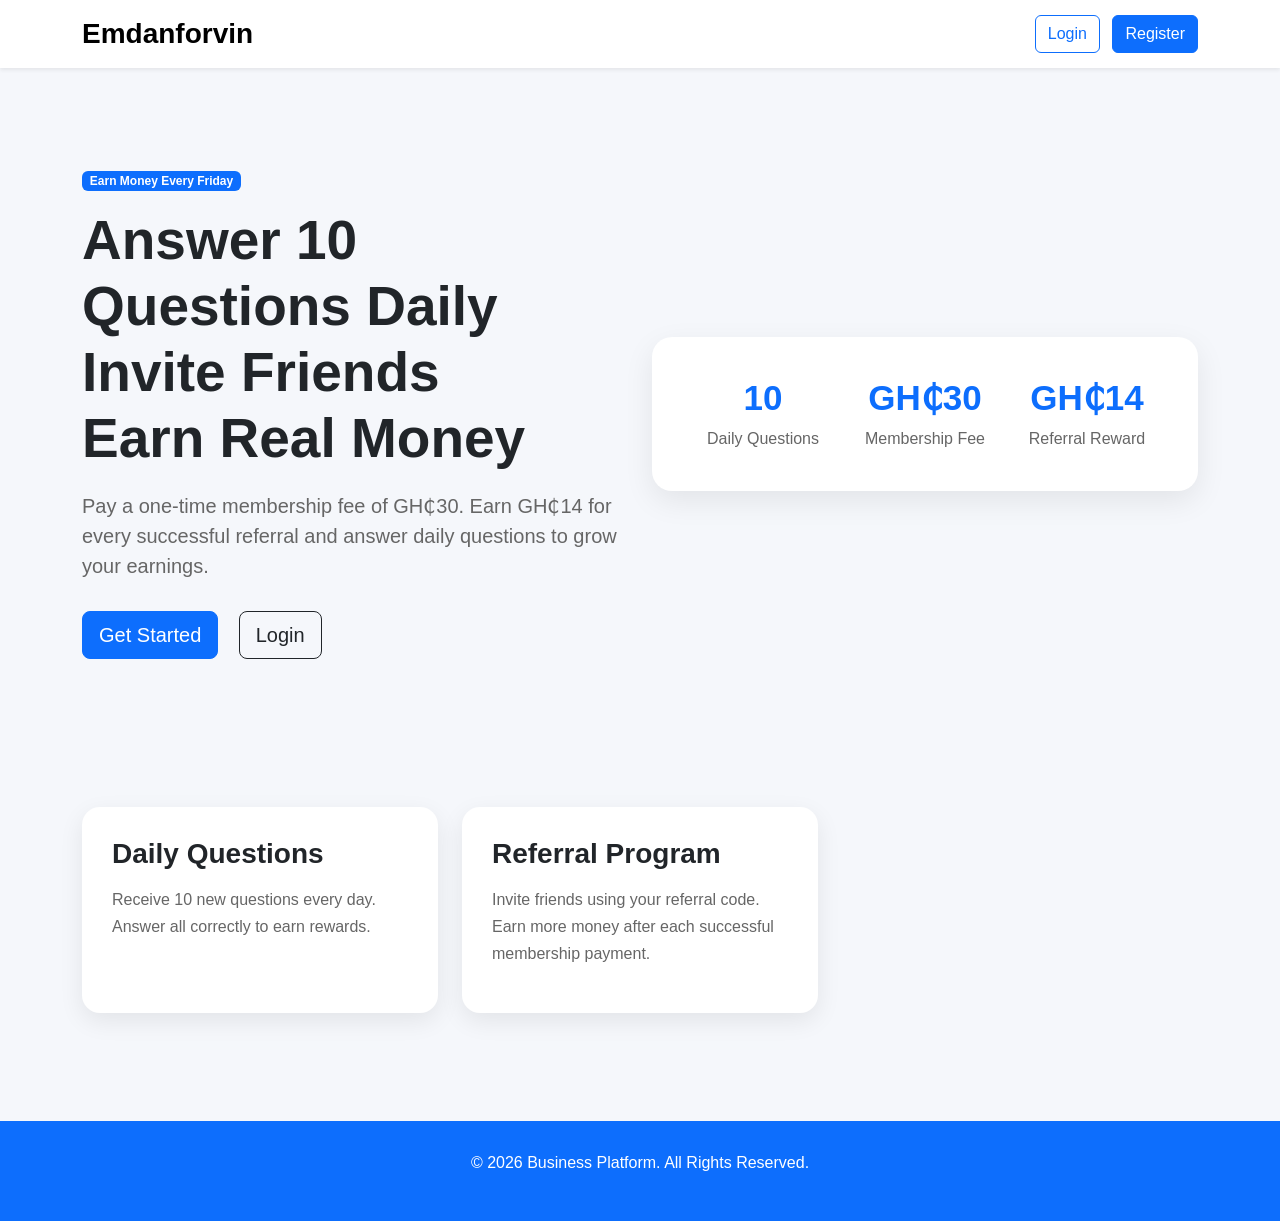
==== html/index.html @ 1dbbf93e "Initial commit" ====
<!DOCTYPE html>
<html lang="en">

<head>

<meta charset="UTF-8">

<meta name="viewport" content="width=device-width, initial-scale=1.0">

<title>Emdanforvin Platform</title>

<link href="https://cdn.jsdelivr.net/npm/bootstrap@5.3.3/dist/css/bootstrap.min.css" rel="stylesheet">

<link rel="stylesheet" href="../css/style.css">

</head>

<body>

<nav class="navbar navbar-expand-lg bg-white shadow-sm">

<div class="container">

<a class="navbar-brand fw-bold fs-3" href="#">
Emdanforvin
</a>

<div>

<a href="login.html" class="btn btn-outline-primary me-2">

Login

</a>

<a href="register.html" class="btn btn-primary">

Register

</a>

</div>

</div>

</nav>

<section class="hero">

<div class="container">

<div class="row align-items-center">

<div class="col-lg-6">

<span class="badge bg-primary mb-3">

Earn Money Every Friday

</span>

<h1>

Answer 10 Questions Daily <br>

Invite Friends <br>

Earn Real Money

</h1>

<p>

Pay a one-time membership fee of GH₵30.

Earn GH₵14 for every successful referral and answer daily questions to grow your earnings.

</p>

<div class="mt-4">

<a href="register.html" class="btn btn-primary btn-lg me-3">

Get Started

</a>

<a href="login.html" class="btn btn-outline-dark btn-lg">

Login

</a>

</div>

</div>

<div class="col-lg-6">

<div class="hero-card">

<div>

<h2>10</h2>

<span>Daily Questions</span>

</div>

<div>

<h2>GH₵30</h2>

<span>Membership Fee</span>

</div>

<div>

<h2>GH₵14</h2>

<span>Referral Reward</span>

</div>

</div>

</div>

</div>

</div>

</section>

<section class="container py-5">

<div class="row g-4">

<div class="col-md-4">

<div class="feature-card">

<h3>Daily Questions</h3>

<p>

Receive 10 new questions every day.

Answer all correctly to earn rewards.

</p>

</div>

</div>

<div class="col-md-4">

<div class="feature-card">

<h3>Referral Program</h3>

<p>

Invite friends using your referral code.

Earn more money  after each successful membership payment.

</p>

</div>

</div>



</div>

</section>

<footer>

<div class="container">

<p>

© 2026 Business Platform. All Rights Reserved.

</p>

</div>

</footer>

<script src="../js/app.js"></script>

</body>

</html>
---- css/style.css ----
*{
margin:0;
padding:0;
box-sizing:border-box;
font-family:Arial,sans-serif;
}

body{
background:#f5f7fb;
}

.hero{
padding:100px 0;
}

.hero h1{
font-size:55px;
font-weight:700;
margin-bottom:20px;
}

.hero p{
font-size:20px;
margin-bottom:30px;
color:#666;
}

.hero-card{

background:#fff;

padding:40px;

border-radius:20px;

box-shadow:0 10px 30px rgba(0,0,0,.08);

display:grid;

grid-template-columns:repeat(3,1fr);

gap:20px;

text-align:center;

}

.hero-card h2{

font-size:35px;

font-weight:bold;

color:#0d6efd;

}

.hero-card span{

color:#666;

}

@media(max-width:768px){

.hero{

text-align:center;

}

.hero h1{

font-size:40px;

}

.hero-card{

grid-template-columns:1fr;

margin-top:40px;

}

}
.feature-card{

background:#fff;

padding:30px;

border-radius:18px;

box-shadow:0 8px 25px rgba(0,0,0,.08);

height:100%;

transition:.3s;

}

.feature-card:hover{

transform:translateY(-8px);

}

.feature-card h3{

margin-bottom:15px;

font-weight:bold;

}

.feature-card p{

color:#666;

line-height:1.7;

}

footer{

background:#0d6efd;

color:#fff;

padding:30px;

text-align:center;

margin-top:60px;

}
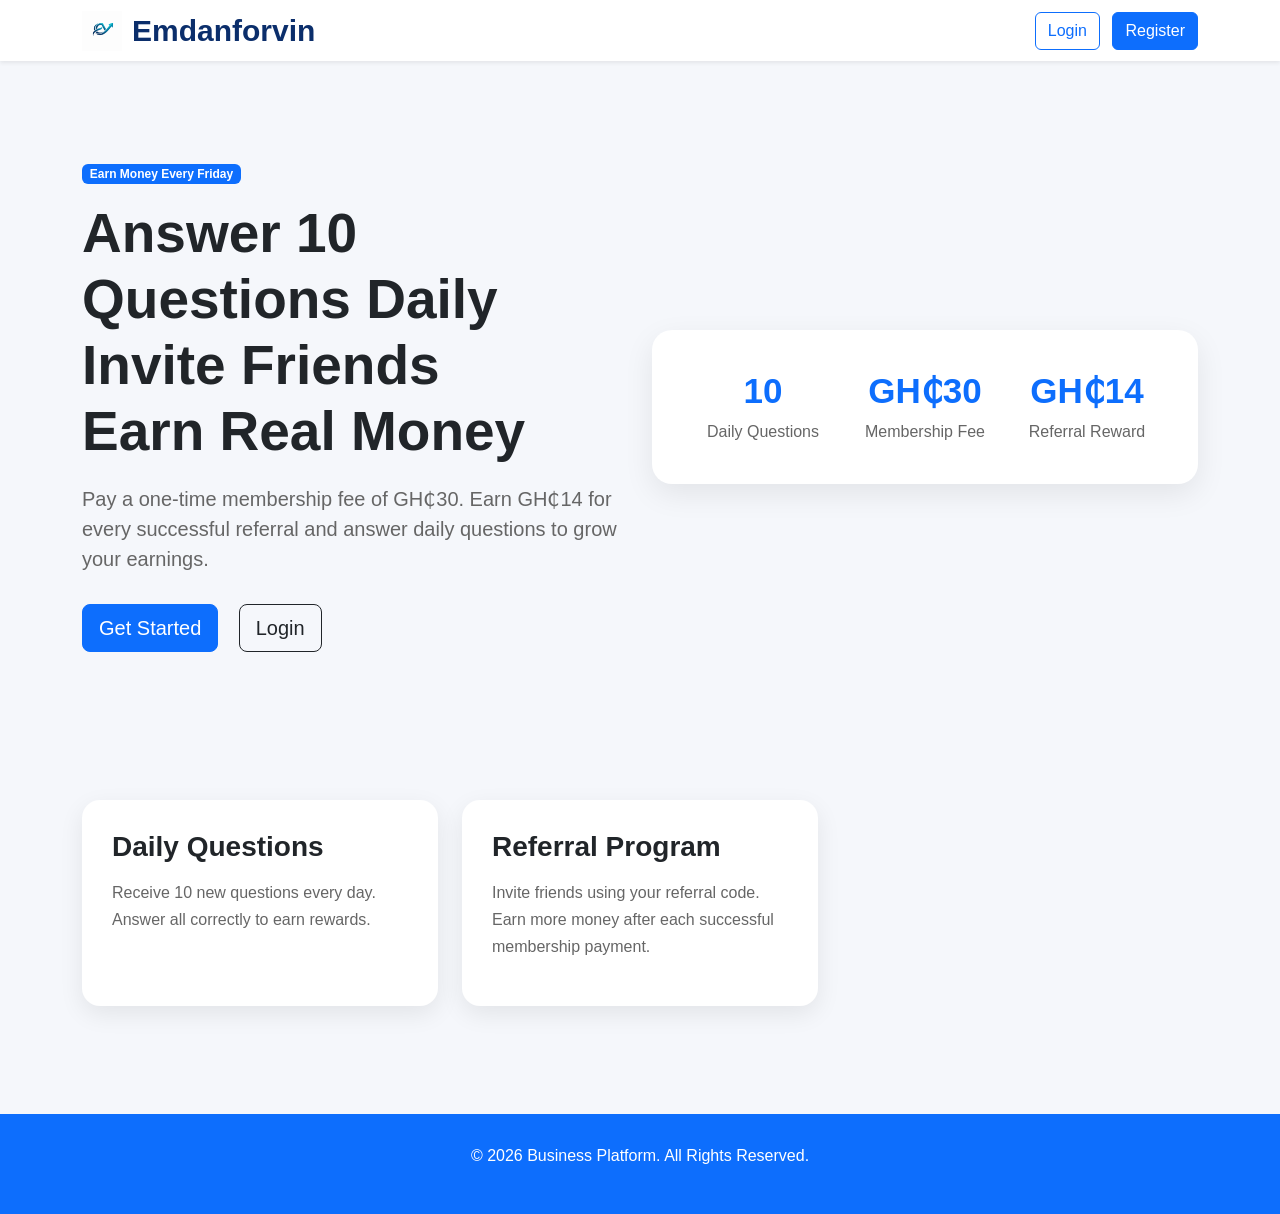
==== commit eeca365d: "Completed forgot password verification system" ====
--- a/html/index.html
+++ b/html/index.html
@@ -11,7 +11,7 @@
 
 <link href="https://cdn.jsdelivr.net/npm/bootstrap@5.3.3/dist/css/bootstrap.min.css" rel="stylesheet">
 
-<link rel="stylesheet" href="../css/style.css">
+<link rel="stylesheet" href="css/style.css">
 
 </head>
 
@@ -21,10 +21,10 @@
 
 <div class="container">
 
-<a class="navbar-brand fw-bold fs-3" href="#">
-Emdanforvin
-</a>
-
+<div class="logo">
+    <img src="images/logo.png" alt="Emdanforvin Logo">
+    <span>Emdanforvin</span>
+</div>
 <div>
 
 <a href="login.html" class="btn btn-outline-primary me-2">
@@ -193,7 +193,7 @@
 
 </footer>
 
-<script src="../js/app.js"></script>
+<script src="js/app.js"></script>
 
 </body>
 
--- a/html/css/style.css
+++ b/html/css/style.css
@@ -0,0 +1,154 @@
+*{
+margin:0;
+padding:0;
+box-sizing:border-box;
+font-family:Arial,sans-serif;
+}
+
+body{
+background:#f5f7fb;
+}
+
+.hero{
+padding:100px 0;
+}
+
+.hero h1{
+font-size:55px;
+font-weight:700;
+margin-bottom:20px;
+}
+
+.hero p{
+font-size:20px;
+margin-bottom:30px;
+color:#666;
+}
+
+.hero-card{
+
+background:#fff;
+
+padding:40px;
+
+border-radius:20px;
+
+box-shadow:0 10px 30px rgba(0,0,0,.08);
+
+display:grid;
+
+grid-template-columns:repeat(3,1fr);
+
+gap:20px;
+
+text-align:center;
+
+}
+
+.hero-card h2{
+
+font-size:35px;
+
+font-weight:bold;
+
+color:#0d6efd;
+
+}
+
+.hero-card span{
+
+color:#666;
+
+}
+
+@media(max-width:768px){
+
+.hero{
+
+text-align:center;
+
+}
+
+.hero h1{
+
+font-size:40px;
+
+}
+
+.hero-card{
+
+grid-template-columns:1fr;
+
+margin-top:40px;
+
+}
+
+}
+.feature-card{
+
+background:#fff;
+
+padding:30px;
+
+border-radius:18px;
+
+box-shadow:0 8px 25px rgba(0,0,0,.08);
+
+height:100%;
+
+transition:.3s;
+
+}
+
+.feature-card:hover{
+
+transform:translateY(-8px);
+
+}
+
+.feature-card h3{
+
+margin-bottom:15px;
+
+font-weight:bold;
+
+}
+
+.feature-card p{
+
+color:#666;
+
+line-height:1.7;
+
+}
+
+footer{
+
+background:#0d6efd;
+
+color:#fff;
+
+padding:30px;
+
+text-align:center;
+
+margin-top:60px;
+
+}
+.logo{
+    display:flex;
+    align-items:center;
+    gap:10px;
+}
+
+.logo img{
+    width:40px;
+    height:40px;
+    object-fit:contain;
+}
+
+.logo span{
+    font-size:30px;
+    font-weight:700;
+    color:#0B2E6B;
+}
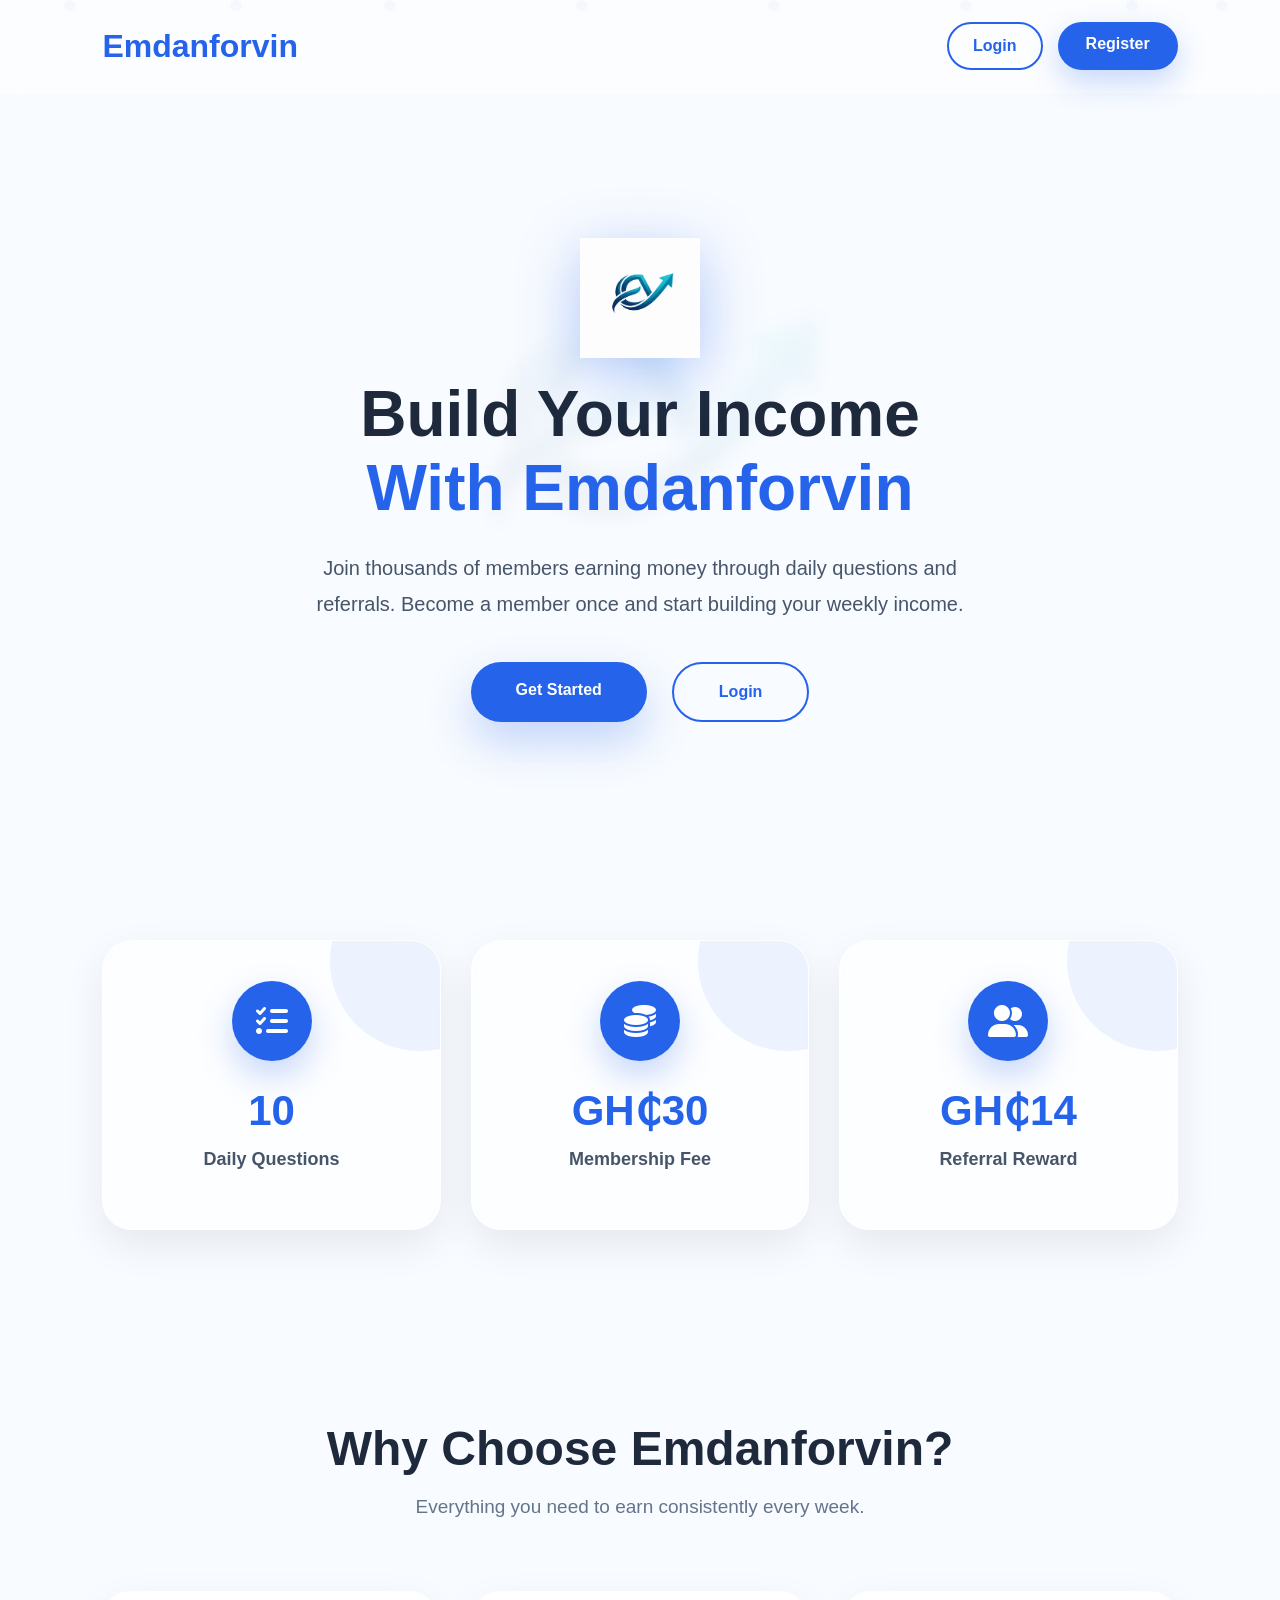
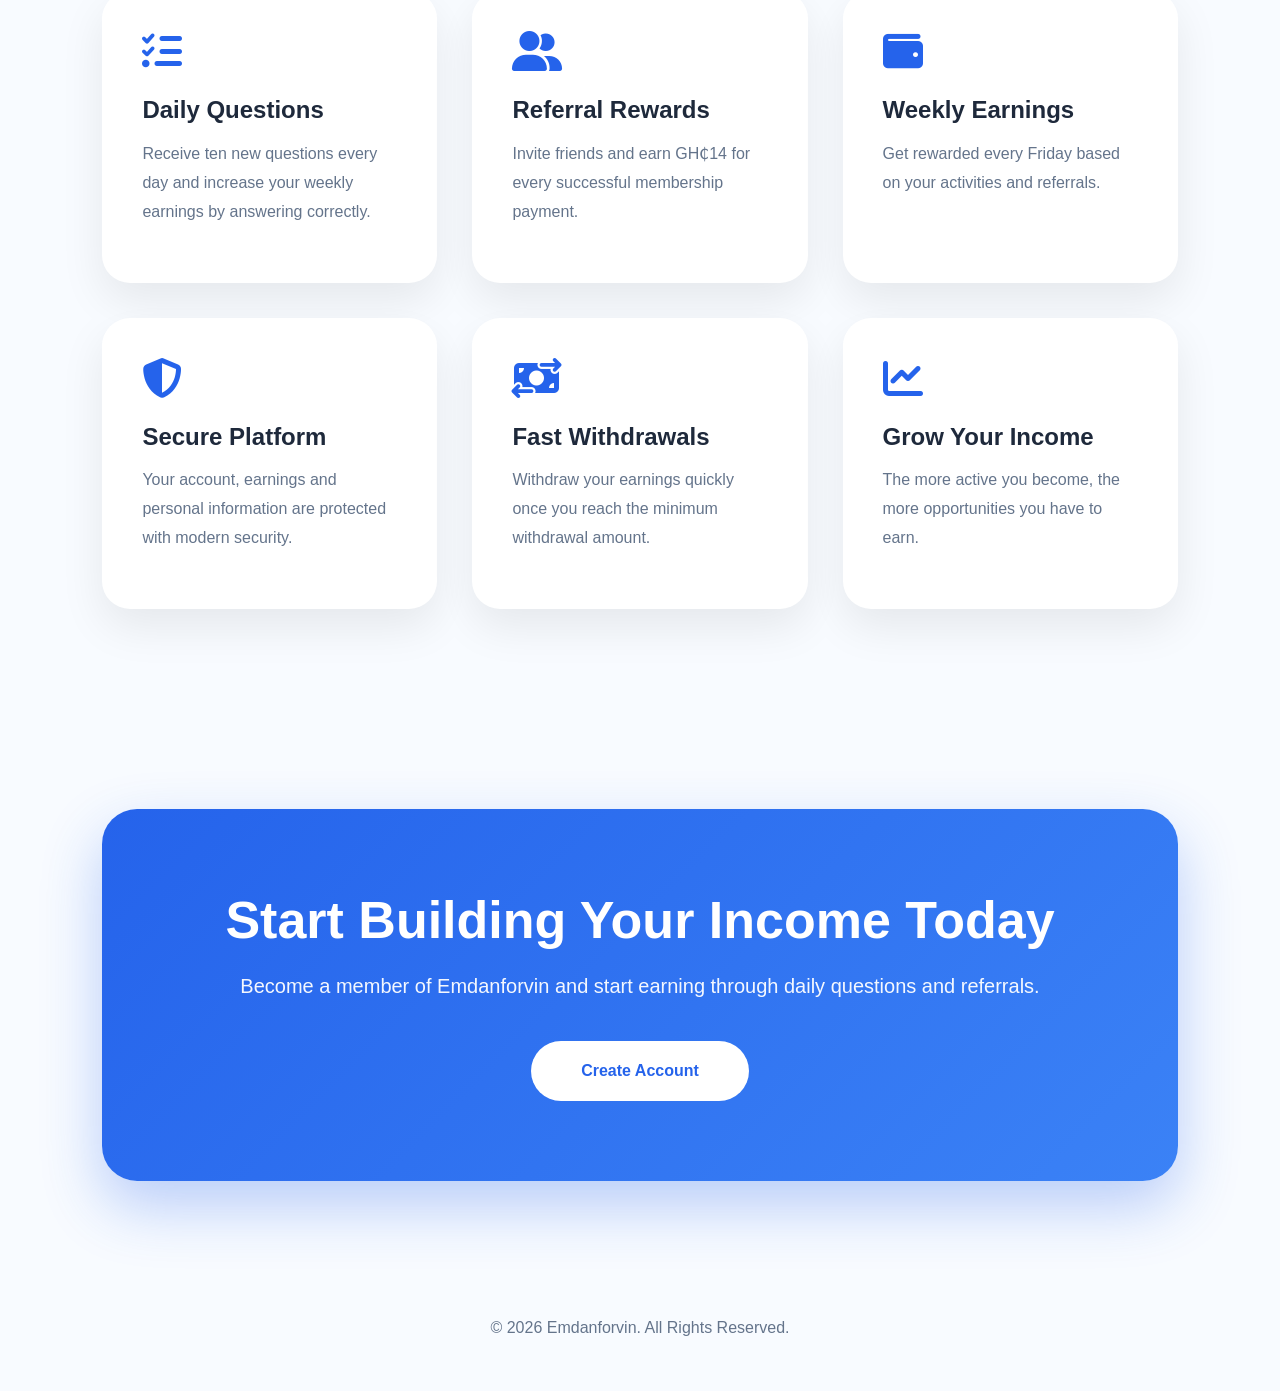
==== commit bf17e0f2: "Redesign authentication pages and add referral link sharing" ====
--- a/html/index.html
+++ b/html/index.html
@@ -5,35 +5,84 @@
 
 <meta charset="UTF-8">
 
-<meta name="viewport" content="width=device-width, initial-scale=1.0">
-
-<title>Emdanforvin Platform</title>
-
-<link href="https://cdn.jsdelivr.net/npm/bootstrap@5.3.3/dist/css/bootstrap.min.css" rel="stylesheet">
-
-<link rel="stylesheet" href="css/style.css">
+<meta
+name="viewport"
+content="width=device-width, initial-scale=1.0">
+
+<title>Emdanforvin | Earn Every Friday</title>
+
+<link
+rel="icon"
+type="image/png"
+href="images/logo.png">
+
+<link
+href="https://cdn.jsdelivr.net/npm/bootstrap@5.3.3/dist/css/bootstrap.min.css"
+rel="stylesheet">
+
+<link
+rel="stylesheet"
+href="https://cdnjs.cloudflare.com/ajax/libs/font-awesome/6.7.2/css/all.min.css">
+
+<link
+rel="stylesheet"
+href="css/home.css">
 
 </head>
 
 <body>
 
-<nav class="navbar navbar-expand-lg bg-white shadow-sm">
-
-<div class="container">
-
-<div class="logo">
-    <img src="images/logo.png" alt="Emdanforvin Logo">
-    <span>Emdanforvin</span>
-</div>
-<div>
-
-<a href="login.html" class="btn btn-outline-primary me-2">
+<!-- Floating Particles -->
+
+<div class="particles">
+
+<span></span>
+<span></span>
+<span></span>
+<span></span>
+<span></span>
+<span></span>
+<span></span>
+<span></span>
+
+</div>
+
+<!-- Blurred Logo -->
+
+<div class="background-logo"></div>
+
+<!-- ==========================
+NAVBAR
+========================== -->
+
+<header>
+
+<nav class="navbar">
+
+<div class="nav-logo">
+<div class="brand">
+
+
+    <h2>Emdanforvin</h2>
+
+</div>
+
+</div>
+
+
+<div class="nav-buttons">
+
+<a
+href="login.html"
+class="btn-login">
 
 Login
 
 </a>
 
-<a href="register.html" class="btn btn-primary">
+<a
+href="register.html"
+class="btn-register">
 
 Register
 
@@ -41,51 +90,55 @@
 
 </div>
 
-</div>
-
 </nav>
 
+</header>
+
+<!-- ==========================
+HERO
+========================== -->
+
 <section class="hero">
 
-<div class="container">
-
-<div class="row align-items-center">
-
-<div class="col-lg-6">
-
-<span class="badge bg-primary mb-3">
-
-Earn Money Every Friday
+<div class="hero-content">
+
+<img
+src="images/logo.png"
+class="hero-logo">
+
+<h1>
+
+Build Your Income
+
+<span>
+
+With Emdanforvin
 
 </span>
 
-<h1>
-
-Answer 10 Questions Daily <br>
-
-Invite Friends <br>
-
-Earn Real Money
-
 </h1>
 
 <p>
 
-Pay a one-time membership fee of GH₵30.
-
-Earn GH₵14 for every successful referral and answer daily questions to grow your earnings.
-
-</p>
-
-<div class="mt-4">
-
-<a href="register.html" class="btn btn-primary btn-lg me-3">
+Join thousands of members earning money through daily questions and referrals.
+
+Become a member once and start building your weekly income.
+
+</p>
+
+<div class="hero-buttons">
+
+<a
+href="register.html"
+class="hero-primary">
 
 Get Started
 
 </a>
 
-<a href="login.html" class="btn btn-outline-dark btn-lg">
+<a
+href="login.html"
+class="hero-secondary">
 
 Login
 
@@ -95,101 +148,226 @@
 
 </div>
 
-<div class="col-lg-6">
-
-<div class="hero-card">
-
-<div>
+</section>
+
+<!-- Statistics Section Starts Here -->
+
+<section class="stats">
+
+<div class="stat-card">
+
+<div class="stat-icon">
+<i class="fa-solid fa-list-check"></i>
+</div>
 
 <h2>10</h2>
 
-<span>Daily Questions</span>
-
-</div>
-
-<div>
+<p>Daily Questions</p>
+
+</div>
+
+<div class="stat-card">
+
+<div class="stat-icon">
+<i class="fa-solid fa-coins"></i>
+</div>
 
 <h2>GH₵30</h2>
 
-<span>Membership Fee</span>
-
-</div>
-
-<div>
+<p>Membership Fee</p>
+
+</div>
+
+<div class="stat-card">
+
+<div class="stat-icon">
+<i class="fa-solid fa-user-group"></i>
+</div>
 
 <h2>GH₵14</h2>
 
-<span>Referral Reward</span>
-
-</div>
-
-</div>
-
-</div>
-
-</div>
+<p>Referral Reward</p>
 
 </div>
 
 </section>
-
-<section class="container py-5">
-
-<div class="row g-4">
-
-<div class="col-md-4">
-
-<div class="feature-card">
-
-<h3>Daily Questions</h3>
-
-<p>
-
-Receive 10 new questions every day.
-
-Answer all correctly to earn rewards.
-
-</p>
-
-</div>
-
-</div>
-
-<div class="col-md-4">
-
-<div class="feature-card">
-
-<h3>Referral Program</h3>
-
-<p>
-
-Invite friends using your referral code.
-
-Earn more money  after each successful membership payment.
-
-</p>
-
-</div>
-
-</div>
-
-
+<!-- ==========================================
+FEATURES
+========================================== -->
+
+<section class="features" id="features">
+
+<div class="section-title">
+
+<h2>
+
+Why Choose Emdanforvin?
+
+</h2>
+
+<p>
+
+Everything you need to earn consistently every week.
+
+</p>
+
+</div>
+
+<div class="features-grid">
+
+<div class="feature-card">
+
+<i class="fa-solid fa-list-check"></i>
+
+<h3>
+
+Daily Questions
+
+</h3>
+
+<p>
+
+Receive ten new questions every day and increase your weekly earnings by answering correctly.
+
+</p>
+
+</div>
+
+<div class="feature-card">
+
+<i class="fa-solid fa-user-group"></i>
+
+<h3>
+
+Referral Rewards
+
+</h3>
+
+<p>
+
+Invite friends and earn GH₵14 for every successful membership payment.
+
+</p>
+
+</div>
+
+<div class="feature-card">
+
+<i class="fa-solid fa-wallet"></i>
+
+<h3>
+
+Weekly Earnings
+
+</h3>
+
+<p>
+
+Get rewarded every Friday based on your activities and referrals.
+
+</p>
+
+</div>
+
+<div class="feature-card">
+
+<i class="fa-solid fa-shield-halved"></i>
+
+<h3>
+
+Secure Platform
+
+</h3>
+
+<p>
+
+Your account, earnings and personal information are protected with modern security.
+
+</p>
+
+</div>
+
+<div class="feature-card">
+
+<i class="fa-solid fa-money-bill-transfer"></i>
+
+<h3>
+
+Fast Withdrawals
+
+</h3>
+
+<p>
+
+Withdraw your earnings quickly once you reach the minimum withdrawal amount.
+
+</p>
+
+</div>
+
+<div class="feature-card">
+
+<i class="fa-solid fa-chart-line"></i>
+
+<h3>
+
+Grow Your Income
+
+</h3>
+
+<p>
+
+The more active you become, the more opportunities you have to earn.
+
+</p>
+
+</div>
 
 </div>
 
 </section>
 
-<footer>
-
-<div class="container">
-
-<p>
-
-© 2026 Business Platform. All Rights Reserved.
-
-</p>
-
-</div>
+<!-- ==========================================
+CALL TO ACTION
+========================================== -->
+
+<section class="cta">
+
+<div class="cta-box">
+
+<h2>
+
+Start Building Your Income Today
+
+</h2>
+
+<p>
+
+Become a member of Emdanforvin and start earning through daily questions and referrals.
+
+</p>
+
+<a href="register.html">
+
+Create Account
+
+</a>
+
+</div>
+
+</section>
+
+<!-- ==========================================
+FOOTER
+========================================== -->
+
+<footer id="contact">
+
+<p>
+
+© 2026 Emdanforvin. All Rights Reserved.
+
+</p>
 
 </footer>
 
--- a/html/css/home.css
+++ b/html/css/home.css
@@ -0,0 +1,1187 @@
+/* ==========================================
+   EMDANFORVIN HOME PAGE
+========================================== */
+
+*{
+margin:0;
+padding:0;
+box-sizing:border-box;
+font-family:"Poppins",sans-serif;
+}
+
+html{
+
+scroll-behavior:smooth;
+
+}
+
+body{
+
+background:#f8fbff;
+overflow-x:hidden;
+color:#1e293b;
+position:relative;
+min-height:100vh;
+
+}
+
+/* ==========================================
+BACKGROUND LOGO
+========================================== */
+
+.background-logo{
+
+position:fixed;
+
+top:50%;
+left:50%;
+
+width:650px;
+height:650px;
+
+transform:translate(-50%,-50%);
+
+background:url("../images/logo.png")
+center center no-repeat;
+
+background-size:contain;
+
+opacity:.05;
+
+filter:blur(10px);
+
+z-index:-2;
+
+animation:breathe 8s ease-in-out infinite;
+
+}
+
+/* ==========================================
+FLOATING PARTICLES
+========================================== */
+
+.particles{
+
+position:fixed;
+
+width:100%;
+height:100%;
+
+overflow:hidden;
+
+z-index:-1;
+
+pointer-events:none;
+
+}
+
+.particles span{
+
+position:absolute;
+
+display:block;
+
+width:12px;
+height:12px;
+
+border-radius:50%;
+
+background:rgba(37,99,235,.18);
+
+animation:float 18s linear infinite;
+
+}
+
+.particles span:nth-child(1){
+
+left:5%;
+animation-duration:15s;
+animation-delay:0s;
+
+}
+
+.particles span:nth-child(2){
+
+left:18%;
+animation-duration:20s;
+animation-delay:2s;
+
+}
+
+.particles span:nth-child(3){
+
+left:30%;
+animation-duration:17s;
+animation-delay:5s;
+
+}
+
+.particles span:nth-child(4){
+
+left:45%;
+animation-duration:24s;
+
+}
+
+.particles span:nth-child(5){
+
+left:60%;
+animation-duration:18s;
+
+}
+
+.particles span:nth-child(6){
+
+left:75%;
+animation-duration:22s;
+
+}
+
+.particles span:nth-child(7){
+
+left:88%;
+animation-duration:16s;
+
+}
+
+.particles span:nth-child(8){
+
+left:95%;
+animation-duration:21s;
+
+}
+
+/* ==========================================
+NAVBAR
+========================================== */
+
+header{
+
+position:fixed;
+
+top:0;
+left:0;
+
+width:100%;
+
+padding:14px 8%;
+
+z-index:1000;
+
+backdrop-filter:blur(20px);
+
+background:rgba(255,255,255,.55);
+
+border-bottom:1px solid rgba(255,255,255,.4);
+
+}
+header .container{
+
+display:flex;
+
+justify-content:space-between;
+
+align-items:center;
+
+}
+
+.navbar{
+
+display:flex;
+
+align-items:center;
+
+justify-content:space-between;
+
+}
+
+.nav-logo{
+
+display:flex;
+
+align-items:center;
+
+gap:12px;
+
+}
+
+.nav-logo img{
+
+width:55px;
+
+animation:breathe 6s infinite;
+
+}
+
+.nav-logo h2{
+
+font-size:24px;
+
+font-weight:700;
+
+color:#2563eb;
+
+}
+
+.nav-links{
+
+display:flex;
+
+gap:35px;
+
+list-style:none;
+
+}
+
+.nav-links a{
+
+text-decoration:none;
+
+font-weight:600;
+
+color:#334155;
+
+transition:.35s;
+
+}
+
+.nav-links a:hover{
+
+color:#2563eb;
+
+}
+
+.nav-buttons{
+
+display:flex;
+
+gap:15px;
+
+}
+
+.btn-login{
+
+padding:10px 24px;
+
+border:2px solid #2563eb;
+
+border-radius:50px;
+
+text-decoration:none;
+
+color:#2563eb;
+
+font-weight:600;
+
+transition:.35s;
+
+}
+
+.btn-login:hover{
+
+background:#2563eb;
+
+color:#fff;
+
+}
+
+.btn-register{
+
+padding:10px 28px;
+
+border-radius:50px;
+
+background:#2563eb;
+
+color:#fff;
+
+text-decoration:none;
+
+font-weight:600;
+
+transition:.35s;
+
+box-shadow:0 12px 30px rgba(37,99,235,.25);
+
+}
+
+.btn-register:hover{
+
+transform:translateY(-3px);
+
+background:#1d4ed8;
+
+}
+.brand{
+
+display:flex;
+
+align-items:center;
+
+justify-content:center;
+
+gap:12px;
+
+}
+
+.brand img{
+
+width:52px;
+
+
+
+height:52px;
+
+object-fit:contain;
+
+display:block;
+
+}
+
+.brand h2{
+
+margin:0;
+
+font-size:2rem;
+
+font-weight:800;
+
+color:#2563eb;
+
+line-height:1;
+
+}
+/* ==========================================
+HERO
+========================================== */
+
+.hero{
+
+min-height:100vh;
+
+display:flex;
+
+align-items:center;
+
+justify-content:center;
+
+text-align:center;
+
+padding:120px 20px 60px;
+
+}
+
+.hero-content{
+
+max-width:850px;
+
+animation:fadeUp 1s ease;
+
+}
+
+.hero-logo{
+
+width:120px;
+
+margin-bottom:20px;
+
+animation:breathe 5s infinite;
+
+}
+
+.hero h1{
+
+font-size:64px;
+
+font-weight:800;
+
+line-height:1.15;
+
+margin-bottom:25px;
+
+}
+
+.hero h1 span{
+
+display:block;
+
+color:#2563eb;
+
+}
+
+.hero p{
+
+font-size:20px;
+
+color:#475569;
+
+line-height:1.8;
+
+max-width:700px;
+
+margin:auto;
+
+margin-bottom:40px;
+
+}
+
+.hero-buttons{
+
+display:flex;
+
+justify-content:center;
+
+gap:25px;
+
+flex-wrap:wrap;
+
+}
+
+.hero-primary{
+
+padding:16px 45px;
+
+background:#2563eb;
+
+color:white;
+
+text-decoration:none;
+
+border-radius:50px;
+
+font-weight:700;
+
+transition:.35s;
+
+box-shadow:0 20px 45px rgba(37,99,235,.25);
+
+}
+
+.hero-primary:hover{
+
+transform:translateY(-4px);
+
+}
+
+.hero-secondary{
+
+padding:16px 45px;
+
+border:2px solid #2563eb;
+
+color:#2563eb;
+
+text-decoration:none;
+
+border-radius:50px;
+
+font-weight:700;
+
+transition:.35s;
+
+}
+
+.hero-secondary:hover{
+
+background:#2563eb;
+
+color:white;
+
+}
+
+/* ==========================================
+STATISTICS SECTION
+========================================== */
+
+.stats{
+
+width:100%;
+
+padding:40px 8% 90px;
+
+display:grid;
+
+grid-template-columns:repeat(3,1fr);
+
+gap:30px;
+
+}
+
+.stat-card{
+
+background:rgba(255,255,255,.65);
+
+backdrop-filter:blur(20px);
+
+border:1px solid rgba(255,255,255,.5);
+
+border-radius:30px;
+
+padding:40px;
+
+text-align:center;
+
+transition:.4s;
+
+box-shadow:0 15px 40px rgba(0,0,0,.08);
+
+overflow:hidden;
+
+position:relative;
+
+}
+
+.stat-card::before{
+
+content:"";
+
+position:absolute;
+
+width:180px;
+height:180px;
+
+background:#2563eb;
+
+opacity:.08;
+
+border-radius:50%;
+
+top:-70px;
+right:-70px;
+
+}
+
+.stat-card:hover{
+
+transform:translateY(-12px);
+
+box-shadow:0 25px 60px rgba(37,99,235,.18);
+
+}
+
+.stat-icon{
+
+width:80px;
+height:80px;
+
+margin:auto;
+
+border-radius:50%;
+
+display:flex;
+
+justify-content:center;
+
+align-items:center;
+
+background:#2563eb;
+
+color:white;
+
+font-size:32px;
+
+margin-bottom:25px;
+
+box-shadow:0 15px 35px rgba(37,99,235,.25);
+
+}
+
+.stat-card h2{
+
+font-size:42px;
+
+font-weight:800;
+
+margin-bottom:10px;
+
+color:#2563eb;
+
+}
+
+.stat-card p{
+
+font-size:18px;
+
+color:#475569;
+
+font-weight:600;
+
+}
+
+/* ==========================================
+FEATURES
+========================================== */
+
+.features{
+
+padding:100px 8%;
+
+}
+
+.section-title{
+
+text-align:center;
+
+margin-bottom:70px;
+
+}
+
+.section-title h2{
+
+font-size:48px;
+
+font-weight:800;
+
+margin-bottom:15px;
+
+color:#1e293b;
+
+}
+
+.section-title p{
+
+color:#64748b;
+
+font-size:19px;
+
+}
+
+.features-grid{
+
+display:grid;
+
+grid-template-columns:repeat(3,1fr);
+
+gap:35px;
+
+}
+
+.feature-card{
+
+background:white;
+
+border-radius:28px;
+
+padding:40px;
+
+transition:.4s;
+
+box-shadow:0 18px 45px rgba(0,0,0,.08);
+
+position:relative;
+
+overflow:hidden;
+
+}
+
+.feature-card::after{
+
+content:"";
+
+position:absolute;
+
+left:0;
+
+bottom:0;
+
+width:100%;
+
+height:5px;
+
+background:#2563eb;
+
+transform:scaleX(0);
+
+transition:.35s;
+
+transform-origin:left;
+
+}
+
+.feature-card:hover::after{
+
+transform:scaleX(1);
+
+}
+
+.feature-card:hover{
+
+transform:translateY(-10px);
+
+}
+
+.feature-card i{
+
+font-size:40px;
+
+color:#2563eb;
+
+margin-bottom:25px;
+
+}
+
+.feature-card h3{
+
+font-size:24px;
+
+margin-bottom:15px;
+
+font-weight:700;
+
+}
+
+.feature-card p{
+
+color:#64748b;
+
+line-height:1.8;
+
+}
+
+/* ==========================================
+CALL TO ACTION
+========================================== */
+
+.cta{
+
+padding:100px 8%;
+
+}
+
+.cta-box{
+
+background:linear-gradient(135deg,#2563eb,#3b82f6);
+
+border-radius:35px;
+
+padding:80px;
+
+text-align:center;
+
+color:white;
+
+box-shadow:0 25px 60px rgba(37,99,235,.3);
+
+}
+
+.cta-box h2{
+
+font-size:52px;
+
+font-weight:800;
+
+margin-bottom:20px;
+
+}
+
+.cta-box p{
+
+font-size:20px;
+
+opacity:.95;
+
+margin-bottom:40px;
+
+}
+
+.cta-box a{
+
+display:inline-block;
+
+padding:18px 50px;
+
+background:white;
+
+color:#2563eb;
+
+border-radius:50px;
+
+text-decoration:none;
+
+font-weight:700;
+
+transition:.35s;
+
+}
+
+.cta-box a:hover{
+
+transform:translateY(-5px);
+
+}
+
+/* ==========================================
+FOOTER
+========================================== */
+
+footer{
+
+padding:35px;
+
+text-align:center;
+
+color:#64748b;
+
+font-size:16px;
+
+}
+/* ==========================================
+ANIMATIONS
+========================================== */
+
+@keyframes breathe{
+
+0%{
+
+transform:translate(-50%,-50%) scale(1);
+
+}
+
+50%{
+
+transform:translate(-50%,-50%) scale(1.08);
+
+}
+
+100%{
+
+transform:translate(-50%,-50%) scale(1);
+
+}
+
+}
+
+@keyframes float{
+
+0%{
+
+transform:translateY(100vh) scale(.4);
+
+opacity:0;
+
+}
+
+20%{
+
+opacity:1;
+
+}
+
+80%{
+
+opacity:.8;
+
+}
+
+100%{
+
+transform:translateY(-120vh) scale(1);
+
+opacity:0;
+
+}
+
+}
+
+@keyframes fadeUp{
+
+0%{
+
+opacity:0;
+
+transform:translateY(60px);
+
+}
+
+100%{
+
+opacity:1;
+
+transform:translateY(0);
+
+}
+
+}
+
+/* ==========================================
+SCROLLBAR
+========================================== */
+
+::-webkit-scrollbar{
+
+width:10px;
+
+}
+
+::-webkit-scrollbar-track{
+
+background:#edf2ff;
+
+}
+
+::-webkit-scrollbar-thumb{
+
+background:#2563eb;
+
+border-radius:30px;
+
+}
+
+::-webkit-scrollbar-thumb:hover{
+
+background:#1d4ed8;
+
+}
+
+/* ==========================================
+MOBILE
+========================================== */
+
+@media(max-width:992px){
+
+.navbar{
+
+flex-direction:column;
+
+gap:20px;
+
+}
+
+.nav-links{
+
+flex-wrap:wrap;
+
+justify-content:center;
+
+gap:20px;
+
+}
+
+.hero{
+
+padding-top:180px;
+
+}
+
+.hero h1{
+
+font-size:48px;
+
+}
+
+.hero p{
+
+font-size:18px;
+
+}
+
+.stats{
+
+grid-template-columns:1fr;
+
+}
+
+.features-grid{
+
+grid-template-columns:1fr;
+
+}
+
+.cta-box{
+
+padding:50px 30px;
+
+}
+
+.cta-box h2{
+
+font-size:36px;
+
+}
+
+}
+
+@media(max-width:768px){
+
+.background-logo{
+
+width:380px;
+
+height:380px;
+
+opacity:.06;
+
+}
+
+.nav-logo h2{
+
+font-size:22px;
+
+}
+
+.hero-logo{
+
+width:90px;
+
+}
+
+.hero h1{
+
+font-size:38px;
+
+line-height:1.25;
+
+}
+
+.hero p{
+
+font-size:16px;
+
+}
+
+.hero-buttons{
+
+flex-direction:column;
+
+align-items:center;
+
+}
+
+.hero-primary,
+.hero-secondary{
+
+width:100%;
+
+max-width:280px;
+
+text-align:center;
+
+}
+
+.section-title h2{
+
+font-size:34px;
+
+}
+
+.stat-card{
+
+padding:30px;
+
+}
+
+.feature-card{
+
+padding:30px;
+
+}
+
+.cta-box h2{
+
+font-size:30px;
+
+}
+
+.cta-box p{
+
+font-size:17px;
+
+}
+
+}
+
+@media(max-width:480px){
+
+header{
+
+padding:18px;
+
+}
+
+.hero{
+
+padding:170px 20px 60px;
+
+}
+
+.hero h1{
+
+font-size:32px;
+
+}
+
+.hero p{
+
+font-size:15px;
+
+line-height:1.8;
+
+}
+
+.nav-links{
+
+display:none;
+
+}
+
+.background-logo{
+
+width:300px;
+
+height:300px;
+
+}
+
+.stat-icon{
+
+width:65px;
+
+height:65px;
+
+font-size:26px;
+
+}
+
+.stat-card h2{
+
+font-size:34px;
+
+}
+
+}
+
+/* ==========================================
+SMOOTH HOVER EFFECTS
+========================================== */
+
+.hero-primary,
+.hero-secondary,
+.btn-register,
+.btn-login{
+
+transition:.35s ease;
+
+}
+
+.hero-primary:hover,
+.hero-secondary:hover,
+.btn-register:hover,
+.btn-login:hover{
+
+transform:translateY(-4px);
+
+}
+
+.hero-logo{
+
+filter:drop-shadow(0 15px 30px rgba(37,99,235,.35));
+
+}
+
+.feature-card,
+.stat-card{
+
+animation:fadeUp .8s ease;
+
+}
+
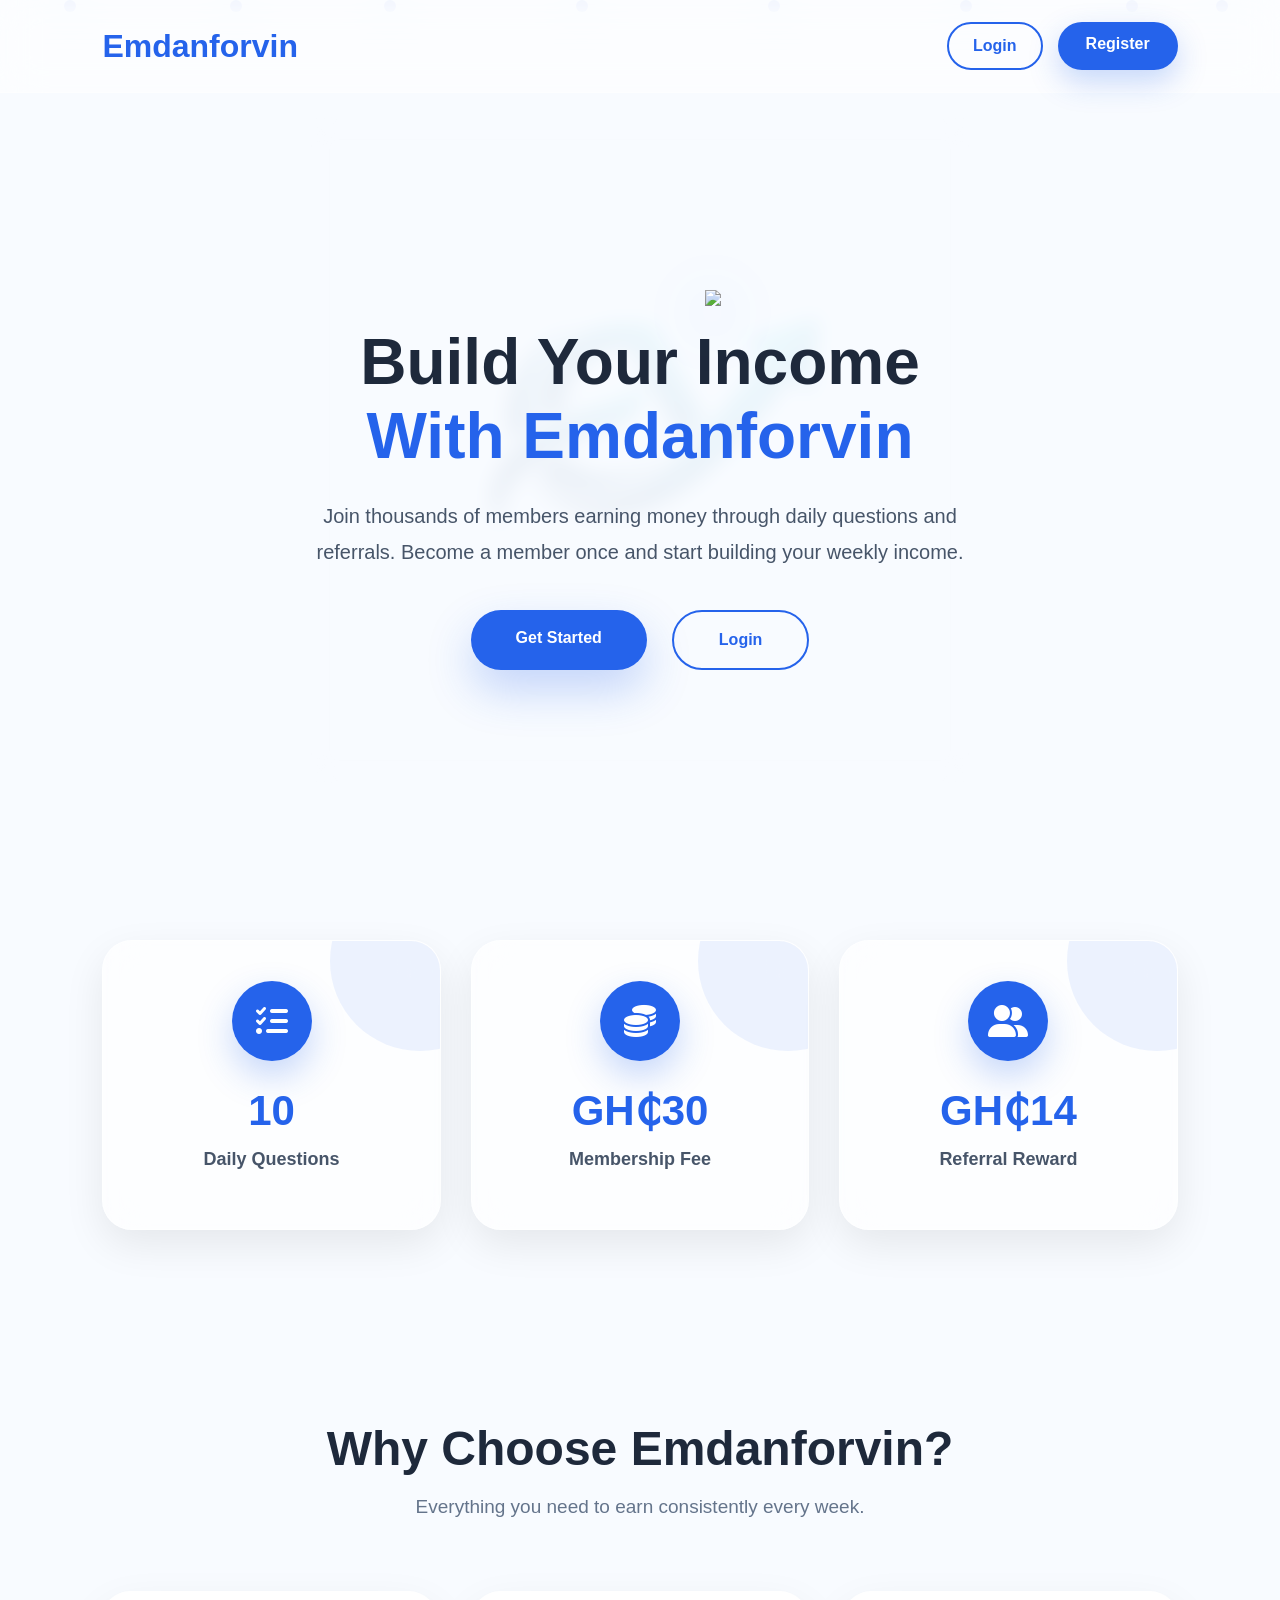
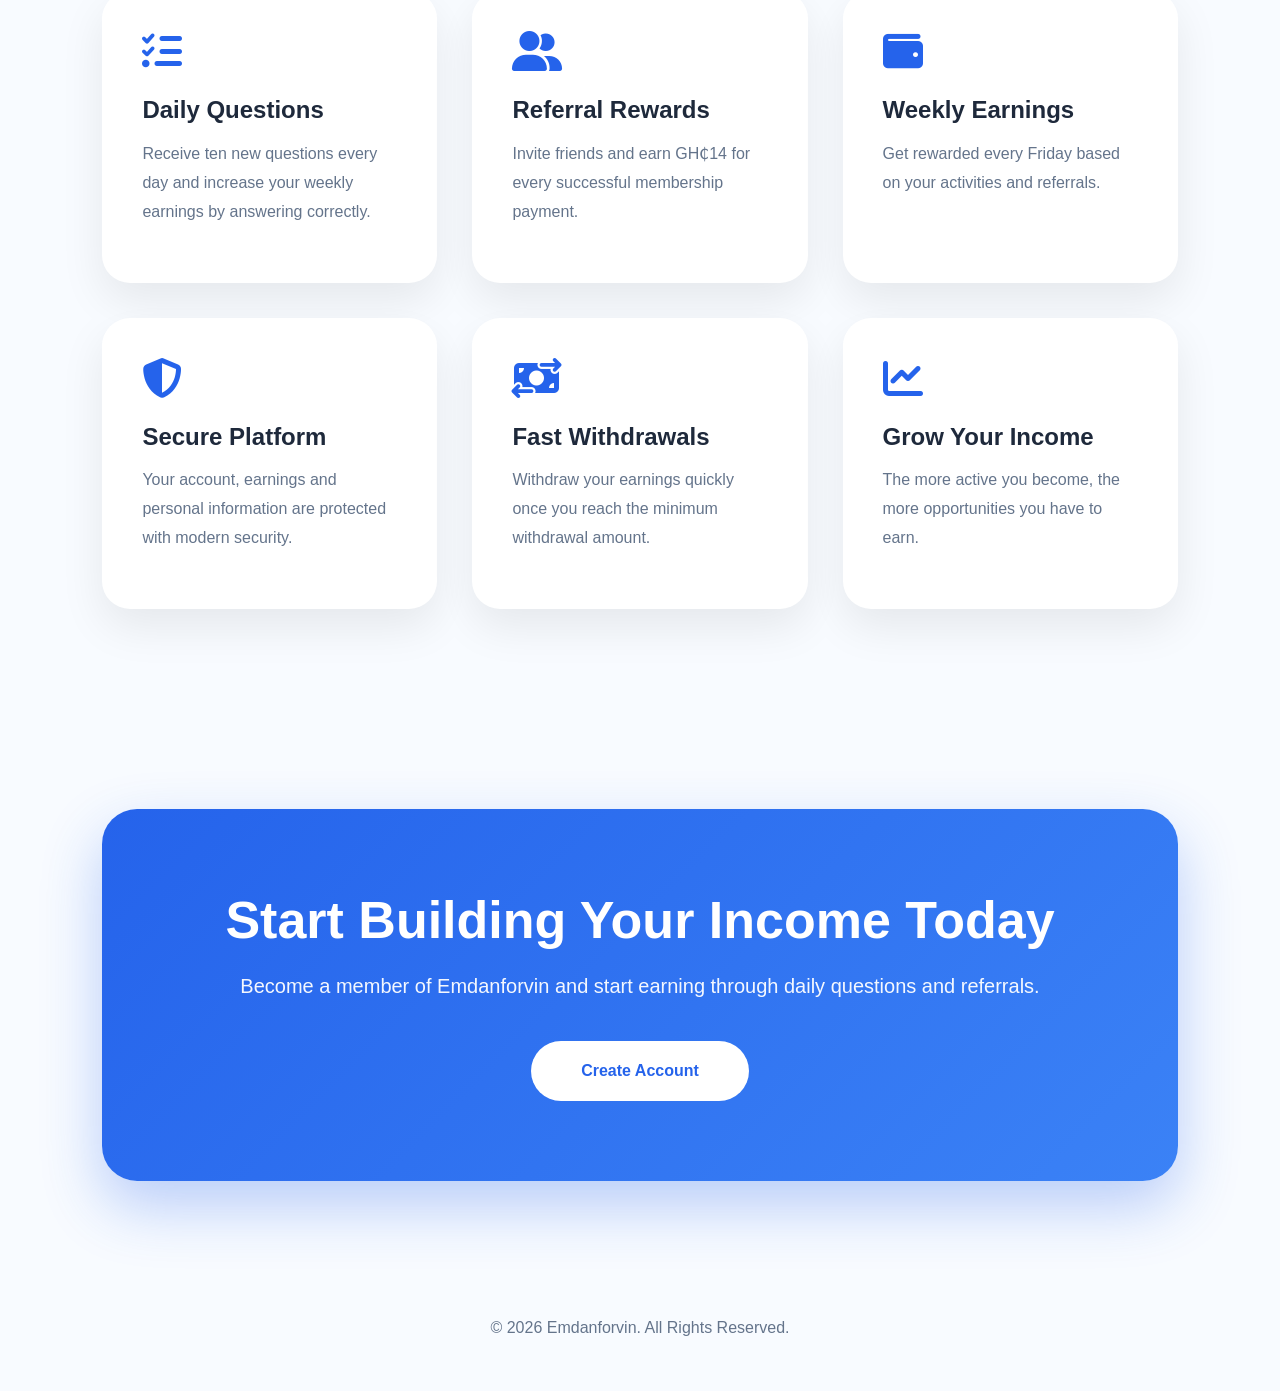
==== commit 644486f5: "Add a new logo and some margin" ====
--- a/html/index.html
+++ b/html/index.html
@@ -103,7 +103,7 @@
 <div class="hero-content">
 
 <img
-src="images/logo.png"
+src="images/logo2.png"
 class="hero-logo">
 
 <h1>
--- a/html/css/home.css
+++ b/html/css/home.css
@@ -384,6 +384,7 @@
 width:120px;
 
 margin-bottom:20px;
+margin-left: 145px;
 
 animation:breathe 5s infinite;
 
@@ -1021,7 +1022,7 @@
 
 .hero-logo{
 
-width:90px;
+width:120px;
 
 }
 
